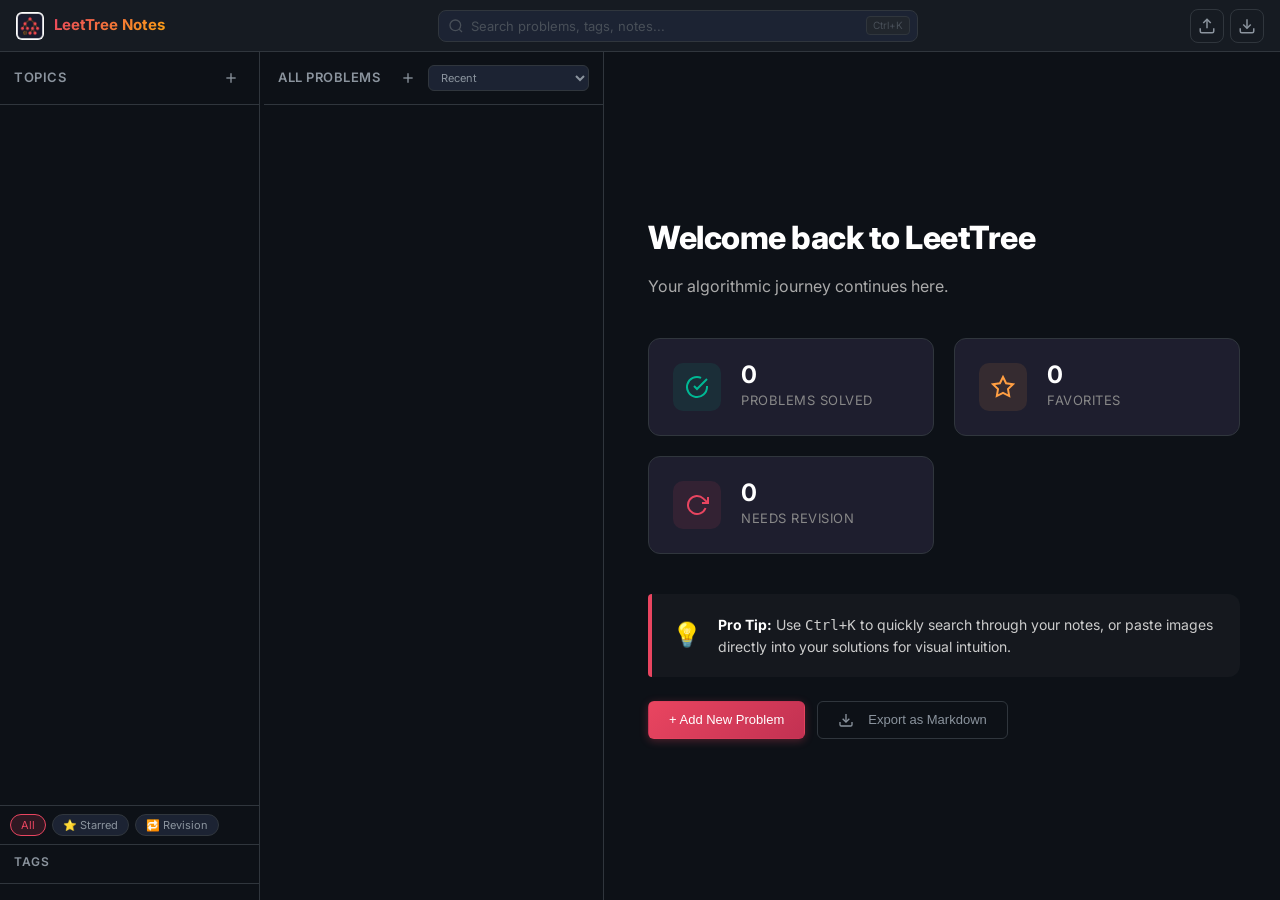
==== dashboard/index.html @ 5abbf1d5 "Initial commit: LeetTree Notes Dashboard" ====
<!DOCTYPE html>
<html lang="en">
<head>
  <meta charset="UTF-8">
  <meta name="viewport" content="width=device-width, initial-scale=1.0">
  <title>LeetTree Notes — Dashboard</title>
  <link rel="preconnect" href="https://fonts.googleapis.com">
  <link rel="preconnect" href="https://fonts.gstatic.com" crossorigin>
  <link href="https://fonts.googleapis.com/css2?family=Inter:wght@300;400;500;600;700;800&family=JetBrains+Mono:wght@400;500;600&display=swap" rel="stylesheet">
  <link rel="stylesheet" href="style.css">
</head>
<body>
  <!-- Top Bar -->
  <header class="topbar" id="topbar">
    <div class="topbar-left">
      <img src="../icons/icon32.png" alt="LeetTree" class="topbar-logo" width="28" height="28">
      <h1 class="topbar-title">LeetTree Notes</h1>
    </div>
    <div class="topbar-center">
      <div class="search-wrapper" id="search-wrapper">
        <svg class="search-icon" viewBox="0 0 24 24" width="16" height="16" fill="none" stroke="currentColor" stroke-width="2"><circle cx="11" cy="11" r="8"/><line x1="21" y1="21" x2="16.65" y2="16.65"/></svg>
        <input type="text" id="search-input" class="search-input" placeholder="Search problems, tags, notes...">
        <kbd class="search-kbd">Ctrl+K</kbd>
      </div>
    </div>
    <div class="topbar-right">
      <button class="topbar-btn" id="btn-export" title="Export Data">
        <svg viewBox="0 0 24 24" width="18" height="18" fill="none" stroke="currentColor" stroke-width="2"><path d="M21 15v4a2 2 0 0 1-2 2H5a2 2 0 0 1-2-2v-4"/><polyline points="17 8 12 3 7 8"/><line x1="12" y1="3" x2="12" y2="15"/></svg>
      </button>
      <button class="topbar-btn" id="btn-import" title="Import Data">
        <svg viewBox="0 0 24 24" width="18" height="18" fill="none" stroke="currentColor" stroke-width="2"><path d="M21 15v4a2 2 0 0 1-2 2H5a2 2 0 0 1-2-2v-4"/><polyline points="7 10 12 15 17 10"/><line x1="12" y1="15" x2="12" y2="3"/></svg>
      </button>
    </div>
  </header>

  <!-- Main Layout -->
  <main class="main-layout" id="main-layout">
    <!-- LEFT: Topic Tree -->
    <aside class="panel panel-tree" id="panel-tree">
      <div class="panel-header">
        <h2 class="panel-title">Topics</h2>
        <button class="panel-action-btn" id="btn-add-folder" title="New Folder">
          <svg viewBox="0 0 24 24" width="16" height="16" fill="none" stroke="currentColor" stroke-width="2"><line x1="12" y1="5" x2="12" y2="19"/><line x1="5" y1="12" x2="19" y2="12"/></svg>
        </button>
      </div>
      <div class="tree-container" id="tree-container">
        <!-- Topic tree renders here -->
      </div>
      <div class="panel-footer">
        <button class="filter-chip active" data-filter="all">All</button>
        <button class="filter-chip" data-filter="starred">⭐ Starred</button>
        <button class="filter-chip" data-filter="revision">🔁 Revision</button>
      </div>
      <div class="panel-header" style="border-top: 1px solid var(--border); padding-top: 8px;">
        <h2 class="panel-title" style="font-size:12px;text-transform:uppercase;letter-spacing:0.5px;">Tags</h2>
      </div>
      <div class="tag-cloud" id="tag-cloud">
        <!-- Tags render here -->
      </div>
    </aside>

    <!-- Resize Handle -->
    <div class="resize-handle" data-resize="tree"></div>

    <!-- MIDDLE: Problem List -->
    <section class="panel panel-problems" id="panel-problems">
      <div class="panel-header">
        <h2 class="panel-title" id="problems-title">All Problems</h2>
        <div class="panel-header-actions">
          <button class="panel-action-btn" id="btn-add-problem" title="Add Problem">
            <svg viewBox="0 0 24 24" width="16" height="16" fill="none" stroke="currentColor" stroke-width="2"><line x1="12" y1="5" x2="12" y2="19"/><line x1="5" y1="12" x2="19" y2="12"/></svg>
          </button>
          <select class="sort-select" id="sort-select" title="Sort Problems">
            <option value="recent">Recent</option>
            <option value="practice">Suggested Practice 🧠</option>
            <option value="number">Number</option>
            <option value="name">Name</option>
            <option value="difficulty-desc">Difficulty (High to Low)</option>
            <option value="difficulty-asc">Difficulty (Low to High)</option>
          </select>
        </div>
      </div>
      <div class="problem-list" id="problem-list">
        <!-- Problem cards render here -->
      </div>
    </section>

    <!-- Resize Handle -->
    <div class="resize-handle" data-resize="problems"></div>

    <!-- RIGHT: Solution View -->
    <section class="panel panel-solution" id="panel-solution">
      <div class="sv-main-tabs" id="sv-main-tabs" style="display: none;">
        <!-- Problem Tabs will go here -->
      </div>
      <div class="solution-empty" id="solution-empty">
        <div class="welcome-dashboard">
          <div class="welcome-header">
            <h2 class="welcome-title">Welcome back to LeetTree</h2>
            <p class="welcome-subtitle">Your algorithmic journey continues here.</p>
          </div>
          
          <div class="stats-grid">
            <div class="stat-card">
              <div class="stat-icon stat-icon--solved">
                <svg viewBox="0 0 24 24" width="24" height="24" fill="none" stroke="currentColor" stroke-width="2"><path d="M22 11.08V12a10 10 0 1 1-5.93-9.14"/><polyline points="22 4 12 14.01 9 11.01"/></svg>
              </div>
              <div class="stat-info">
                <span class="stat-value" id="stats-total">0</span>
                <span class="stat-label">Problems Solved</span>
              </div>
            </div>
            <div class="stat-card">
              <div class="stat-icon stat-icon--starred">
                <svg viewBox="0 0 24 24" width="24" height="24" fill="none" stroke="currentColor" stroke-width="2"><polygon points="12 2 15.09 8.26 22 9.27 17 14.14 18.18 21.02 12 17.77 5.82 21.02 7 14.14 2 9.27 8.91 8.26 12 2"/></svg>
              </div>
              <div class="stat-info">
                <span class="stat-value" id="stats-starred">0</span>
                <span class="stat-label">Favorites</span>
              </div>
            </div>
            <div class="stat-card">
              <div class="stat-icon stat-icon--revision">
                <svg viewBox="0 0 24 24" width="24" height="24" fill="none" stroke="currentColor" stroke-width="2"><path d="M23 4v6h-6"/><path d="M20.49 15a9 9 0 1 1-2.12-9.36L23 10"/></svg>
              </div>
              <div class="stat-info">
                <span class="stat-value" id="stats-revision">0</span>
                <span class="stat-label">Needs Revision</span>
              </div>
            </div>
          </div>

          <div class="dashboard-footer">
            <div class="tip-card">
              <div class="tip-icon">💡</div>
              <div class="tip-text">
                <strong>Pro Tip:</strong> Use <kbd>Ctrl+K</kbd> to quickly search through your notes, or paste images directly into your solutions for visual intuition.
              </div>
            </div>
            <div style="display:flex;gap:12px;margin-top:24px;">
              <button class="btn btn--primary" id="btn-home-add-problem" style="padding: 10px 20px;">+ Add New Problem</button>
              <button class="btn btn--ghost" id="btn-export-markdown" style="padding: 10px 20px;">
                <svg viewBox="0 0 24 24" width="16" height="16" fill="none" stroke="currentColor" stroke-width="2" style="margin-right:8px;"><path d="M21 15v4a2 2 0 0 1-2 2H5a2 2 0 0 1-2-2v-4"/><polyline points="7 10 12 15 17 10"/><line x1="12" y1="15" x2="12" y2="3"/></svg>
                Export as Markdown
              </button>
            </div>
          </div>
        </div>
      </div>
      
      <!-- Topic Notes View (shown when a folder is selected) -->
      <div class="topic-notes-panel" id="topic-notes-view" style="display:none;">
        <div class="topic-notes-header">
          <h2 class="topic-notes-title" id="tn-title">
            <svg viewBox="0 0 24 24" width="24" height="24" fill="none" stroke="currentColor" stroke-width="2" stroke-linecap="round" stroke-linejoin="round"><path d="M22 19a2 2 0 0 1-2 2H4a2 2 0 0 1-2-2V5a2 2 0 0 1 2-2h5l2 3h9a2 2 0 0 1 2 2z"/></svg>
            Topic Notes
          </h2>
          <button class="btn btn--primary" id="tn-edit-btn">Edit Notes</button>
        </div>
        <div class="topic-notes-content" id="tn-content-view" style="padding:20px;"></div>
        
        <!-- Editor for topic notes -->
        <div id="tn-editor-container" style="display:none;">
          <div id="tn-rich-editor"></div>
          <div style="display:flex; justify-content:flex-end; gap:8px; margin-top:16px;">
            <button class="btn btn--ghost" id="tn-cancel-btn">Cancel</button>
            <button class="btn btn--primary" id="tn-save-btn">Save Notes</button>
          </div>
        </div>
      </div>

      <div class="solution-view" id="solution-view" style="display:none;">
        <!-- Solution content renders here -->
      </div>
    </section>
  </main>

  <!-- Editor Modal (hidden by default) -->
  <div class="modal-overlay" id="editor-modal" style="display:none;">
    <div class="modal-container">
      <div class="modal-header">
        <h2 class="modal-title" id="modal-title">Add Solution</h2>
        <button class="modal-close" id="modal-close">×</button>
      </div>
      <div class="modal-body" id="modal-body">
        <!-- Editor form renders here -->
      </div>
    </div>
  </div>

  <!-- Add Problem Modal -->
  <div class="modal-overlay" id="add-problem-modal" style="display:none;">
    <div class="modal-container modal-container--sm">
      <div class="modal-header">
        <h2 class="modal-title">Add Problem</h2>
        <button class="modal-close" id="add-problem-close">×</button>
      </div>
      <div class="modal-body">
        <form id="add-problem-form">
          <div class="form-group">
            <label class="form-label">Problem Title</label>
            <input type="text" class="form-input" id="ap-title" placeholder="Two Sum" required>
          </div>
          <div class="form-row">
            <div class="form-group">
              <label class="form-label">Number</label>
              <input type="text" class="form-input" id="ap-number" placeholder="1">
            </div>
            <div class="form-group">
              <label class="form-label">Difficulty</label>
              <select class="form-input" id="ap-difficulty">
                <option value="Easy">Easy</option>
                <option value="Medium" selected>Medium</option>
                <option value="Hard">Hard</option>
              </select>
            </div>
          </div>
          <div class="form-group">
            <label class="form-label">LeetCode URL</label>
            <input type="url" class="form-input" id="ap-url" placeholder="https://leetcode.com/problems/two-sum/">
          </div>
          <div class="form-group">
            <label class="form-label">Folder</label>
            <select class="form-input" id="ap-folder"></select>
          </div>
          <div class="form-actions">
            <button type="button" class="btn btn--ghost" id="ap-cancel">Cancel</button>
            <button type="submit" class="btn btn--primary">Add Problem</button>
          </div>
        </form>
      </div>
    </div>
  </div>

  <!-- Hidden file input for import -->
  <input type="file" id="import-file" accept=".json" style="display:none">

  <!-- Whiteboard Modal -->
  <div class="wb-modal" id="wb-modal" style="display:none;">
    <div class="wb-modal-inner" id="wb-container"></div>
  </div>

  <script type="module" src="modules/app.js"></script>
</body>
</html>
---- dashboard/style.css ----
/* LeetTree Notes — Dashboard Styles */
/* Part 1: Base, Layout, Topbar, Panels */

:root {
  --bg-primary: #0d1117; --bg-secondary: #161b22; --bg-tertiary: #1c2333;
  --bg-elevated: #21262d; --bg-hover: #292e36;
  --border: #30363d; --border-active: #e94560;
  --text-primary: #e6edf3; --text-secondary: #8b949e; --text-muted: #484f58;
  --accent: #e94560; --accent-hover: #f05a73; --accent-glow: rgba(233,69,96,0.15);
  --amber: #fca311; --green: #00b894; --yellow: #fdcb6e; --blue: #74b9ff;
  --easy: #00b894; --medium: #fdcb6e; --hard: #e94560;
  --font-sans: 'Inter', -apple-system, BlinkMacSystemFont, sans-serif;
  --font-mono: 'JetBrains Mono', 'Fira Code', 'Consolas', monospace;
  --radius: 8px; --radius-lg: 12px;
  --topbar-h: 52px;
  --shadow: 0 4px 24px rgba(0,0,0,0.3);
  --transition: 0.2s ease;
}

*, *::before, *::after { margin: 0; padding: 0; box-sizing: border-box; }
html, body { height: 100%; overflow: hidden; }
body { font-family: var(--font-sans); background: var(--bg-primary); color: var(--text-primary); font-size: 13px; line-height: 1.5; }
::selection { background: var(--accent); color: #fff; }
::-webkit-scrollbar { width: 6px; height: 6px; }
::-webkit-scrollbar-track { background: transparent; }
::-webkit-scrollbar-thumb { background: var(--bg-elevated); border-radius: 3px; }
::-webkit-scrollbar-thumb:hover { background: var(--border); }

/* Topbar */
.topbar { display: flex; align-items: center; height: var(--topbar-h); padding: 0 16px; background: var(--bg-secondary); border-bottom: 1px solid var(--border); gap: 16px; z-index: 100; position: relative; }
.topbar-left { display: flex; align-items: center; gap: 10px; flex-shrink: 0; }
.topbar-logo { border-radius: 6px; }
.topbar-title { font-size: 15px; font-weight: 700; background: linear-gradient(135deg, var(--accent), var(--amber)); -webkit-background-clip: text; -webkit-text-fill-color: transparent; background-clip: text; }
.topbar-center { flex: 1; max-width: 480px; margin: 0 auto; }
.search-wrapper { position: relative; display: flex; align-items: center; }
.search-icon { position: absolute; left: 10px; color: var(--text-muted); pointer-events: none; }
.search-input { width: 100%; padding: 7px 60px 7px 32px; background: var(--bg-tertiary); border: 1px solid var(--border); border-radius: var(--radius); color: var(--text-primary); font-size: 13px; font-family: var(--font-sans); outline: none; transition: border var(--transition); }
.search-input:focus { border-color: var(--accent); box-shadow: 0 0 0 2px var(--accent-glow); }
.search-input::placeholder { color: var(--text-muted); }
.search-kbd { position: absolute; right: 8px; padding: 1px 6px; background: var(--bg-elevated); border: 1px solid var(--border); border-radius: 4px; font-size: 10px; color: var(--text-muted); font-family: var(--font-sans); pointer-events: none; }
.topbar-right { display: flex; align-items: center; gap: 6px; flex-shrink: 0; }
.topbar-btn { display: flex; align-items: center; justify-content: center; width: 34px; height: 34px; background: transparent; border: 1px solid var(--border); border-radius: var(--radius); color: var(--text-secondary); cursor: pointer; transition: all var(--transition); }
.topbar-btn:hover { background: var(--accent-glow); border-color: var(--accent); color: var(--accent); }

/* Main Layout */
.main-layout { display: flex; height: calc(100vh - var(--topbar-h)); overflow: hidden; }
.panel { display: flex; flex-direction: column; overflow: hidden; background: var(--bg-primary); }
.panel-tree { width: 260px; min-width: 200px; max-width: 400px; border-right: 1px solid var(--border); transition: width 0.1s ease; }
.panel-problems { width: 340px; min-width: 260px; max-width: 500px; border-right: 1px solid var(--border); transition: width 0.1s ease; }
.panel-solution { flex: 1; min-width: 300px; }
.panel.collapsed { width: 0 !important; min-width: 0 !important; border-right: none; }
.panel.collapsed > * { display: none; }

.panel-header { display: flex; align-items: center; justify-content: space-between; padding: 12px 14px; border-bottom: 1px solid var(--border); flex-shrink: 0; }
.panel-title { font-size: 13px; font-weight: 600; color: var(--text-secondary); text-transform: uppercase; letter-spacing: 0.5px; }
.panel-header-actions { display: flex; align-items: center; gap: 6px; }
.panel-action-btn { display: flex; align-items: center; justify-content: center; width: 28px; height: 28px; background: transparent; border: 1px solid transparent; border-radius: 6px; color: var(--text-secondary); cursor: pointer; transition: all var(--transition); }
.panel-action-btn:hover { background: var(--accent-glow); color: var(--accent); border-color: var(--accent); }

/* Resize Handle */
.resize-handle { width: 4px; cursor: col-resize; background: transparent; transition: background var(--transition); flex-shrink: 0; }
.resize-handle:hover, .resize-handle.active { background: var(--accent); }

/* Panel Footer / Filter */
.panel-footer { padding: 8px 10px; border-top: 1px solid var(--border); display: flex; gap: 6px; flex-shrink: 0; flex-wrap: wrap; }
.filter-chip { padding: 3px 10px; background: var(--bg-tertiary); border: 1px solid var(--border); border-radius: 20px; color: var(--text-secondary); font-size: 11px; cursor: pointer; transition: all var(--transition); font-family: var(--font-sans); }
.filter-chip:hover { border-color: var(--accent); color: var(--text-primary); }
.filter-chip.active { background: var(--accent-glow); border-color: var(--accent); color: var(--accent); }

.sort-select { padding: 4px 8px; background: var(--bg-tertiary); border: 1px solid var(--border); border-radius: 6px; color: var(--text-secondary); font-size: 11px; font-family: var(--font-sans); cursor: pointer; outline: none; }
.sort-select:focus { border-color: var(--accent); }

/* Part 2: Tree, Problem List, Solution View */

/* Tree Container */
.tree-container { flex: 1; overflow-y: auto; padding: 10px 0; }
.tree-item { display: flex; flex-direction: column; }
.tree-row { display: flex; align-items: center; padding: 6px 10px; cursor: pointer; transition: background var(--transition); user-select: none; position: relative; }
.tree-row:hover { background: var(--bg-hover); }
.tree-row.selected { background: rgba(233, 69, 96, 0.1); }
.tree-row.selected::before { content: ''; position: absolute; left: 0; top: 0; bottom: 0; width: 3px; background: var(--accent); }
.tree-indent { width: 16px; flex-shrink: 0; }
.tree-toggle { width: 20px; height: 20px; display: flex; align-items: center; justify-content: center; color: var(--text-muted); cursor: pointer; transition: color var(--transition); flex-shrink: 0; }
.tree-toggle:hover { color: var(--text-primary); }
.tree-toggle svg { transition: transform 0.2s ease; }
.tree-toggle.expanded svg { transform: rotate(90deg); }
.tree-icon { display: flex; align-items: center; justify-content: center; width: 20px; height: 20px; color: var(--amber); margin-right: 6px; flex-shrink: 0; }
.tree-label { flex: 1; font-size: 13px; color: var(--text-primary); white-space: nowrap; overflow: hidden; text-overflow: ellipsis; }
.tree-actions { display: none; align-items: center; gap: 4px; padding-left: 4px; }
.tree-row:hover .tree-actions { display: flex; }
.tree-btn { display: flex; align-items: center; justify-content: center; width: 20px; height: 20px; color: var(--text-secondary); background: transparent; border: none; border-radius: 4px; cursor: pointer; }
.tree-btn:hover { background: var(--bg-elevated); color: var(--text-primary); }
.tree-children { display: none; flex-direction: column; }
.tree-children.expanded { display: flex; }
.drag-over { background: rgba(116, 185, 255, 0.15) !important; outline: 1px dashed var(--blue) !important; }

/* Problem List */
.problem-list { flex: 1; overflow-y: auto; padding: 10px; display: flex; flex-direction: column; gap: 8px; }
.problem-card { padding: 12px; background: var(--bg-elevated); border: 1px solid var(--border); border-radius: var(--radius); cursor: pointer; transition: all var(--transition); position: relative; }
.problem-card:hover { border-color: rgba(233, 69, 96, 0.4); transform: translateY(-1px); box-shadow: var(--shadow); }
.problem-card.selected { border-color: var(--accent); background: rgba(233, 69, 96, 0.05); }
.pc-header { display: flex; justify-content: space-between; align-items: flex-start; margin-bottom: 8px; }
.pc-title { font-size: 14px; font-weight: 600; color: var(--text-primary); line-height: 1.3; }
.pc-number { color: var(--text-muted); font-size: 12px; margin-right: 6px; }
.pc-actions { display: flex; gap: 4px; }
.pc-btn { display: flex; align-items: center; justify-content: center; width: 24px; height: 24px; color: var(--text-muted); background: transparent; border: none; border-radius: 4px; cursor: pointer; transition: all 0.2s; }
.pc-btn:hover { background: var(--bg-hover); color: var(--text-primary); }
.pc-btn.active.star { color: var(--amber); }
.pc-btn.active.revision { color: var(--blue); }
.pc-meta { display: flex; align-items: center; gap: 8px; font-size: 11px; }
.difficulty { padding: 2px 6px; border-radius: 4px; font-weight: 500; }
.diff-Easy { color: var(--easy); background: rgba(0, 184, 148, 0.1); }
.diff-Medium { color: var(--medium); background: rgba(253, 203, 110, 0.1); }
.diff-Hard { color: var(--hard); background: rgba(233, 69, 96, 0.1); }
.solution-count { color: var(--text-secondary); display: flex; align-items: center; gap: 4px; }

/* Solution View Empty */
.solution-empty { display: flex; flex-direction: column; align-items: center; justify-content: center; height: 100%; color: var(--text-muted); text-align: center; }
.empty-icon { color: var(--border); margin-bottom: 16px; }
.solution-empty h3 { color: var(--text-secondary); margin-bottom: 8px; font-weight: 500; }

/* Solution View Content */
.solution-view { display: flex; flex-direction: column; height: 100%; overflow: hidden; }
.sv-header { padding: 20px 24px 16px; border-bottom: 1px solid var(--border); flex-shrink: 0; }
.sv-title-row { display: flex; justify-content: space-between; align-items: flex-start; margin-bottom: 12px; }
.sv-title { font-size: 20px; font-weight: 700; }
.sv-actions { display: flex; gap: 8px; }
.btn { display: inline-flex; align-items: center; gap: 6px; padding: 6px 12px; font-size: 13px; font-weight: 500; border-radius: 6px; cursor: pointer; transition: all var(--transition); border: 1px solid transparent; }
.btn--primary { background: linear-gradient(135deg, var(--accent) 0%, #c23152 100%); color: #fff; box-shadow: 0 2px 8px rgba(233,69,96,0.3); }
.btn--primary:hover { box-shadow: 0 4px 12px rgba(233,69,96,0.45); transform: translateY(-1px); }
.btn--ghost { background: transparent; color: var(--text-secondary); border-color: var(--border); }
.btn--ghost:hover { background: var(--bg-hover); color: var(--text-primary); border-color: var(--text-muted); }

.sv-tabs { display: flex; gap: 2px; background: var(--bg-secondary); padding: 0 24px; border-bottom: 1px solid var(--border); flex-shrink: 0; overflow-x: auto; }
.sv-tab { padding: 10px 16px; color: var(--text-secondary); background: transparent; border: none; border-bottom: 2px solid transparent; cursor: pointer; font-size: 13px; font-weight: 500; transition: all var(--transition); white-space: nowrap; }
.sv-tab:hover { color: var(--text-primary); background: var(--bg-hover); }
.sv-tab.active { color: var(--accent); border-bottom-color: var(--accent); }
.sv-tab-add { padding: 10px; color: var(--text-muted); background: transparent; border: none; cursor: pointer; }
.sv-tab-add:hover { color: var(--accent); }

.sv-content { flex: 1; overflow-y: auto; padding: 24px; }
.sv-section { margin-bottom: 24px; background: var(--bg-secondary); border: 1px solid var(--border); border-radius: var(--radius); overflow: hidden; }
.sv-section-header { display: flex; align-items: center; justify-content: space-between; padding: 12px 16px; background: rgba(33,38,45,0.5); border-bottom: 1px solid var(--border); }
.sv-section-title { font-size: 12px; font-weight: 600; color: var(--text-secondary); text-transform: uppercase; letter-spacing: 0.5px; }
.sv-section-actions { display: flex; gap: 8px; }
.sv-comp { display: flex; gap: 16px; padding: 16px; }
.sv-comp-item { display: flex; align-items: center; gap: 8px; font-family: var(--font-mono); font-size: 13px; }
.sv-comp-label { color: var(--text-muted); }
.sv-comp-val { color: var(--amber); background: rgba(252,163,17,0.1); padding: 2px 6px; border-radius: 4px; }

/* Rich text display */
.sv-approach { padding: 16px; font-size: 14px; line-height: 1.6; color: var(--text-primary); }
.sv-approach h2, .sv-approach h3 { margin-top: 1em; margin-bottom: 0.5em; color: var(--text-primary); }
.sv-approach p { margin-bottom: 1em; }
.sv-approach ul, .sv-approach ol { padding-left: 20px; margin-bottom: 1em; }
.sv-approach li { margin-bottom: 4px; }
.sv-approach pre.rich-code-block { background: var(--bg-primary); padding: 12px; border-radius: var(--radius); border: 1px solid var(--border); font-family: var(--font-mono); font-size: 13px; overflow-x: auto; margin: 1em 0; }
.rich-image-wrapper { margin: 1em 0; position: relative; display: inline-block; max-width: 100%; }
.rich-image { max-width: 100%; max-height: 400px; border-radius: var(--radius); border: 1px solid var(--border); cursor: zoom-in; }

/* Part 3: Code Editor & Rich Editor Modules */

/* Code Editor */
.code-editor-wrapper { display: flex; height: auto; min-height: 200px; max-height: 600px; background: #1a1a1a; border-top: 1px solid var(--border); position: relative; }
.code-line-numbers { padding: 12px 8px; background: #1a1a1a; border-right: 1px solid var(--border); color: #5c6370; font-family: var(--font-mono); font-size: 13px; line-height: 22px; text-align: right; user-select: none; overflow: hidden; }
.line-num { display: block; }
.code-editor-area { flex: 1; position: relative; overflow: auto; background: #1a1a1a; }
.code-highlight-layer, .code-textarea {
  position: absolute; top: 0; left: 0; width: 100%; height: 100%;
  margin: 0; padding: 12px;
  font-family: var(--font-mono); font-size: 13px; line-height: 22px;
  border: none; outline: none; box-sizing: border-box;
  white-space: pre; word-wrap: normal; overflow-wrap: normal;
}
.code-highlight-layer { color: #eff1f6; overflow: hidden; pointer-events: none; }
.code-viewer .code-highlight-layer { position: relative; pointer-events: auto; user-select: text; overflow: visible; }
.code-highlight-layer, .code-highlight-layer code, .code-line-numbers { margin: 0; padding: 12px 0; background: transparent; border: none; font-family: Menlo, Monaco, Consolas, "Courier New", monospace; font-size: 13px; line-height: 1.5; }
.code-highlight-layer { padding-left: 12px; padding-right: 12px; }
.code-line-numbers { padding: 12px 8px; background: #1a1a1a; border-right: 1px solid var(--border); color: #5c6370; text-align: right; user-select: none; overflow: hidden; min-width: 40px; }
.code-textarea { color: transparent; background: transparent; resize: none; overflow: auto; caret-color: #eff1f6; padding: 12px; font-family: Menlo, Monaco, Consolas, "Courier New", monospace; font-size: 13px; line-height: 1.5; }
/* LeetCode Dark Syntax Highlighting */
.hl-keyword { color: #5ab7fa; } /* blue */
.hl-type { color: #5ab7fa; }    /* blue */
.hl-function { color: #ffa116; } /* orange */
.hl-string { color: #98c379; }   /* green */
.hl-number { color: #d19a66; }   /* orange/brown */
.hl-comment { color: #5c6370; font-style: italic; }
.hl-operator { color: #eff1f6; }
.hl-bracket { color: #eff1f6; }

/* Rich Editor */
.rich-editor-wrapper { display: flex; flex-direction: column; background: var(--bg-primary); border: 1px solid var(--border); border-radius: var(--radius); overflow: hidden; }
.rich-toolbar { display: flex; align-items: center; padding: 6px 8px; background: var(--bg-secondary); border-bottom: 1px solid var(--border); flex-wrap: wrap; gap: 4px; }
.rich-toolbar-group { display: flex; gap: 2px; }
.rich-toolbar-sep { width: 1px; height: 16px; background: var(--border); margin: 0 4px; }
.rich-tb-btn { display: flex; align-items: center; justify-content: center; width: 28px; height: 28px; background: transparent; border: 1px solid transparent; border-radius: 4px; color: var(--text-secondary); cursor: pointer; transition: all 0.2s; font-family: var(--font-sans); }
.rich-tb-btn:hover { background: var(--bg-hover); color: var(--text-primary); }
.rich-tb-btn--sm { font-size: 11px; }
.rich-editor-content { min-height: 150px; max-height: 400px; padding: 12px 16px; overflow-y: auto; color: var(--text-primary); font-size: 14px; line-height: 1.6; outline: none; }
.rich-editor-content:empty::before { content: attr(data-placeholder); color: var(--text-muted); pointer-events: none; }
.rich-image-remove { position: absolute; top: -8px; right: -8px; width: 24px; height: 24px; background: var(--accent); color: #fff; border: none; border-radius: 50%; cursor: pointer; display: none; align-items: center; justify-content: center; font-size: 16px; line-height: 1; box-shadow: 0 2px 8px rgba(0,0,0,0.5); z-index: 10; }
.rich-image-wrapper:hover .rich-image-remove { display: flex; }

/* Image Modal */
.image-modal-overlay { position: fixed; top: 0; left: 0; width: 100%; height: 100%; background: rgba(0,0,0,0.8); z-index: 9999; display: flex; align-items: center; justify-content: center; opacity: 0; transition: opacity 0.3s; backdrop-filter: blur(5px); }
.image-modal-overlay.active { opacity: 1; }
.image-modal-content { position: relative; max-width: 90%; max-height: 90%; }
.image-modal-content img { max-width: 100%; max-height: 90vh; border-radius: 4px; box-shadow: 0 10px 40px rgba(0,0,0,0.5); }
.image-modal-close { position: absolute; top: -40px; right: 0; background: transparent; border: none; color: #fff; font-size: 32px; cursor: pointer; }

/* Main Problem Tabs (VSCode style) */
.sv-main-tabs { display: flex; background: var(--bg-primary); border-bottom: 1px solid var(--border); flex-shrink: 0; overflow-x: auto; }
.sv-main-tab { display: inline-flex; align-items: center; gap: 8px; padding: 10px 14px; background: var(--bg-primary); color: var(--text-secondary); border-right: 1px solid var(--border); border-top: 2px solid transparent; cursor: pointer; font-size: 13px; font-weight: 500; min-width: 120px; max-width: 200px; white-space: nowrap; transition: all 0.2s; user-select: none; }
.sv-main-tab:hover { background: var(--bg-secondary); color: var(--text-primary); }
.sv-main-tab.active { background: var(--bg-secondary); color: var(--text-primary); border-top-color: var(--accent); }
.sv-main-tab-title { flex: 1; overflow: hidden; text-overflow: ellipsis; pointer-events: none; }
.sv-main-tab-close { display: flex; align-items: center; justify-content: center; width: 20px; height: 20px; border-radius: 4px; border: none; background: transparent; color: var(--text-muted); cursor: pointer; transition: all 0.2s; flex-shrink: 0; opacity: 0; }
.sv-main-tab:hover .sv-main-tab-close { opacity: 1; }
.sv-main-tab-close:hover { background: rgba(233, 69, 96, 0.2); color: var(--accent); }

/* Part 4: Modals and Forms */

/* Modals */
.modal-overlay { position: fixed; top: 0; left: 0; width: 100%; height: 100%; background: rgba(0,0,0,0.6); z-index: 1000; display: flex; align-items: center; justify-content: center; backdrop-filter: blur(3px); }
.modal-container { background: var(--bg-secondary); border: 1px solid var(--border); border-radius: var(--radius-lg); width: 90%; max-width: 800px; max-height: 90vh; display: flex; flex-direction: column; box-shadow: 0 12px 48px rgba(0,0,0,0.5); animation: modalIn 0.3s cubic-bezier(0.16, 1, 0.3, 1); }
.modal-container--sm { max-width: 480px; }
@keyframes modalIn { from { opacity: 0; transform: translateY(20px) scale(0.98); } to { opacity: 1; transform: translateY(0) scale(1); } }
.modal-header { display: flex; align-items: center; justify-content: space-between; padding: 16px 20px; border-bottom: 1px solid var(--border); }
.modal-title { font-size: 16px; font-weight: 600; }
.modal-close { background: transparent; border: none; color: var(--text-muted); font-size: 24px; cursor: pointer; line-height: 1; transition: color 0.2s; }
.modal-close:hover { color: var(--accent); }
.modal-body { padding: 20px; overflow-y: auto; flex: 1; }

/* Forms */
.form-group { margin-bottom: 16px; }
.form-row { display: flex; gap: 16px; }
.form-row .form-group { flex: 1; }
.form-label { display: block; margin-bottom: 6px; font-size: 13px; font-weight: 500; color: var(--text-secondary); }
.form-input { width: 100%; padding: 8px 12px; background: var(--bg-tertiary); border: 1px solid var(--border); border-radius: 6px; color: var(--text-primary); font-family: var(--font-sans); font-size: 14px; outline: none; transition: border 0.2s; }
.form-input:focus { border-color: var(--accent); }
.form-actions { display: flex; justify-content: flex-end; gap: 12px; margin-top: 24px; padding-top: 16px; border-top: 1px solid var(--border); }
select.form-input { appearance: none; background-image: url("data:image/svg+xml;charset=UTF-8,%3csvg xmlns='http://www.w3.org/2000/svg' viewBox='0 0 24 24' fill='none' stroke='%238b949e' stroke-width='2' stroke-linecap='round' stroke-linejoin='round'%3e%3cpolyline points='6 9 12 15 18 9'%3e%3c/polyline%3e%3c/svg%3e"); background-repeat: no-repeat; background-position: right 8px center; background-size: 16px; padding-right: 32px; }

/* Welcome Dashboard */
.solution-empty { display: flex; align-items: center; justify-content: center; height: 100%; padding: 40px; text-align: left; }
.welcome-dashboard { max-width: 800px; width: 100%; animation: fadeInWelcome 0.5s ease-out; }
.welcome-header { margin-bottom: 40px; }
.welcome-title { font-size: 32px; font-weight: 800; color: #fff; margin-bottom: 12px; letter-spacing: -0.5px; }
.welcome-subtitle { font-size: 16px; color: #aaa; }
.stats-grid { display: grid; grid-template-columns: repeat(auto-fit, minmax(200px, 1fr)); gap: 20px; margin-bottom: 40px; }
.stat-card { background: #1e1e2e; border: 1px solid var(--border); border-radius: 12px; padding: 24px; display: flex; align-items: center; gap: 20px; transition: transform 0.2s, box-shadow 0.2s; }
.stat-card:hover { transform: translateY(-4px); box-shadow: 0 8px 24px rgba(0,0,0,0.2); border-color: var(--accent); }
.stat-icon { width: 48px; height: 48px; border-radius: 10px; display: flex; align-items: center; justify-content: center; flex-shrink: 0; }
.stat-icon--solved { background: rgba(0, 184, 148, 0.1); color: #00b894; }
.stat-icon--starred { background: rgba(255, 159, 67, 0.1); color: #ff9f43; }
.stat-icon--revision { background: rgba(233, 69, 96, 0.1); color: #e94560; }
.stat-info { display: flex; flex-direction: column; }
.stat-value { font-size: 24px; font-weight: 700; color: #fff; line-height: 1; margin-bottom: 4px; }
.stat-label { font-size: 13px; color: #888; text-transform: uppercase; letter-spacing: 0.5px; }
.tip-card { background: rgba(255, 255, 255, 0.03); border-left: 4px solid var(--accent); padding: 20px; border-radius: 4px 12px 12px 4px; display: flex; gap: 16px; align-items: center; }
.tip-icon { font-size: 24px; }
.tip-text { font-size: 14px; color: #ccc; line-height: 1.5; }
.tip-text strong { color: #fff; }

@keyframes fadeInWelcome { from { opacity: 0; transform: translateY(20px); } to { opacity: 1; transform: translateY(0); } }

/* Active Recall Mode */
.code-hidden .code-editor-area { filter: blur(8px); transition: filter 0.3s ease; pointer-events: none; user-select: none; }
.code-hidden .code-line-numbers { filter: blur(3px); }
.code-hidden { position: relative; }
.code-recall-overlay { position: absolute; top: 0; left: 0; right: 0; bottom: 0; display: flex; align-items: center; justify-content: center; background: rgba(10, 10, 15, 0.6); backdrop-filter: blur(2px); z-index: 5; border-radius: 8px; }
.code-recall-msg { display: flex; flex-direction: column; align-items: center; gap: 8px; color: #ccc; text-align: center; }
.code-recall-msg span { font-size: 16px; font-weight: 600; color: #fff; }
.code-recall-msg small { font-size: 12px; color: #888; }
.code-recall-msg .btn { margin-top: 8px; }
.sv-recall-btn { display: flex; align-items: center; gap: 4px; font-size: 12px !important; }
.sv-recall-btn.active { color: var(--accent) !important; border-color: var(--accent) !important; }

/* Tags */
.sv-tags { display: flex; flex-wrap: wrap; gap: 6px; margin-top: 8px; }
.sv-tag { display: inline-flex; align-items: center; padding: 2px 10px; background: rgba(233, 69, 96, 0.12); color: #e94560; border: 1px solid rgba(233, 69, 96, 0.25); border-radius: 12px; font-size: 11px; font-weight: 500; letter-spacing: 0.3px; cursor: default; transition: all 0.2s; }
.sv-tag:hover { background: rgba(233, 69, 96, 0.2); }
.pc-tags { display: flex; flex-wrap: wrap; gap: 4px; margin-top: 6px; }
.pc-tag { display: inline-block; padding: 1px 8px; background: rgba(139, 148, 158, 0.1); color: #8b949e; border-radius: 10px; font-size: 10px; font-weight: 500; }
.tag-cloud { display: flex; flex-wrap: wrap; gap: 6px; padding: 8px 12px; }
.tag-cloud-chip { padding: 3px 10px; background: var(--bg-tertiary); border: 1px solid var(--border); border-radius: 12px; font-size: 11px; color: var(--text-secondary); cursor: pointer; transition: all 0.2s; }
.tag-cloud-chip:hover, .tag-cloud-chip.active { background: rgba(233, 69, 96, 0.15); color: #e94560; border-color: rgba(233, 69, 96, 0.3); }

/* Whiteboard */
.wb-wrapper { display: flex; flex-direction: column; height: 100%; background: var(--bg-primary); border-radius: 8px; overflow: hidden; }
.wb-toolbar { display: flex; align-items: center; padding: 8px 12px; background: #1e1e2e; border-bottom: 1px solid var(--border); gap: 8px; flex-wrap: wrap; }
.wb-tool-group { display: flex; align-items: center; gap: 4px; }
.wb-separator { width: 1px; height: 24px; background: var(--border); margin: 0 4px; }
.wb-tool { width: 32px; height: 32px; display: flex; align-items: center; justify-content: center; background: transparent; border: 1px solid transparent; border-radius: 6px; color: #888; cursor: pointer; transition: all 0.15s; }
.wb-tool:hover { background: var(--bg-tertiary); color: #ccc; }
.wb-tool.active { background: var(--accent); color: #fff; border-color: var(--accent); }
.wb-colors { display: flex; gap: 3px; align-items: center; }
.wb-color { width: 18px; height: 18px; border-radius: 50%; border: 2px solid transparent; cursor: pointer; transition: transform 0.15s, border 0.15s; padding: 0; }
.wb-color:hover { transform: scale(1.2); }
.wb-color.active { border-color: #fff; transform: scale(1.2); }
.wb-size-label { display: flex; align-items: center; gap: 6px; font-size: 11px; color: #888; }
.wb-size-range { width: 60px; accent-color: var(--accent); }
.wb-size-val { min-width: 24px; }
.wb-action { background: transparent; border: none; color: #888; width: 32px; height: 32px; display: flex; align-items: center; justify-content: center; border-radius: 6px; cursor: pointer; transition: all 0.15s; }
.wb-action:hover { background: var(--bg-tertiary); color: #ccc; }
.wb-canvas-container { position: relative; flex: 1; display: flex; align-items: center; justify-content: center; background: #0d0d1a; overflow: auto; padding: 16px; }
.wb-canvas-container canvas { border-radius: 4px; box-shadow: 0 4px 20px rgba(0,0,0,0.4); max-width: 100%; cursor: crosshair; }

/* Whiteboard Modal */
.wb-modal { position: fixed; top: 0; left: 0; right: 0; bottom: 0; background: rgba(0,0,0,0.85); z-index: 1000; display: flex; align-items: center; justify-content: center; padding: 20px; }
.wb-modal-inner { width: 90vw; height: 80vh; max-width: 1200px; border-radius: 12px; overflow: hidden; display: flex; flex-direction: column; border: 1px solid var(--border); }

/* Topic Notes */
.topic-notes-panel { padding: 24px; height: 100%; overflow-y: auto; animation: fadeInWelcome 0.3s ease-out; }
.topic-notes-header { display: flex; align-items: center; justify-content: space-between; margin-bottom: 20px; }
.topic-notes-title { font-size: 20px; font-weight: 700; color: #fff; display: flex; align-items: center; gap: 10px; }
.topic-notes-title svg { color: var(--accent); }
.topic-notes-content { background: var(--bg-secondary); border: 1px solid var(--border); border-radius: 8px; min-height: 200px; }
.topic-notes-empty { text-align: center; padding: 40px; color: var(--text-muted); }
.topic-notes-empty svg { margin-bottom: 12px; opacity: 0.4; }
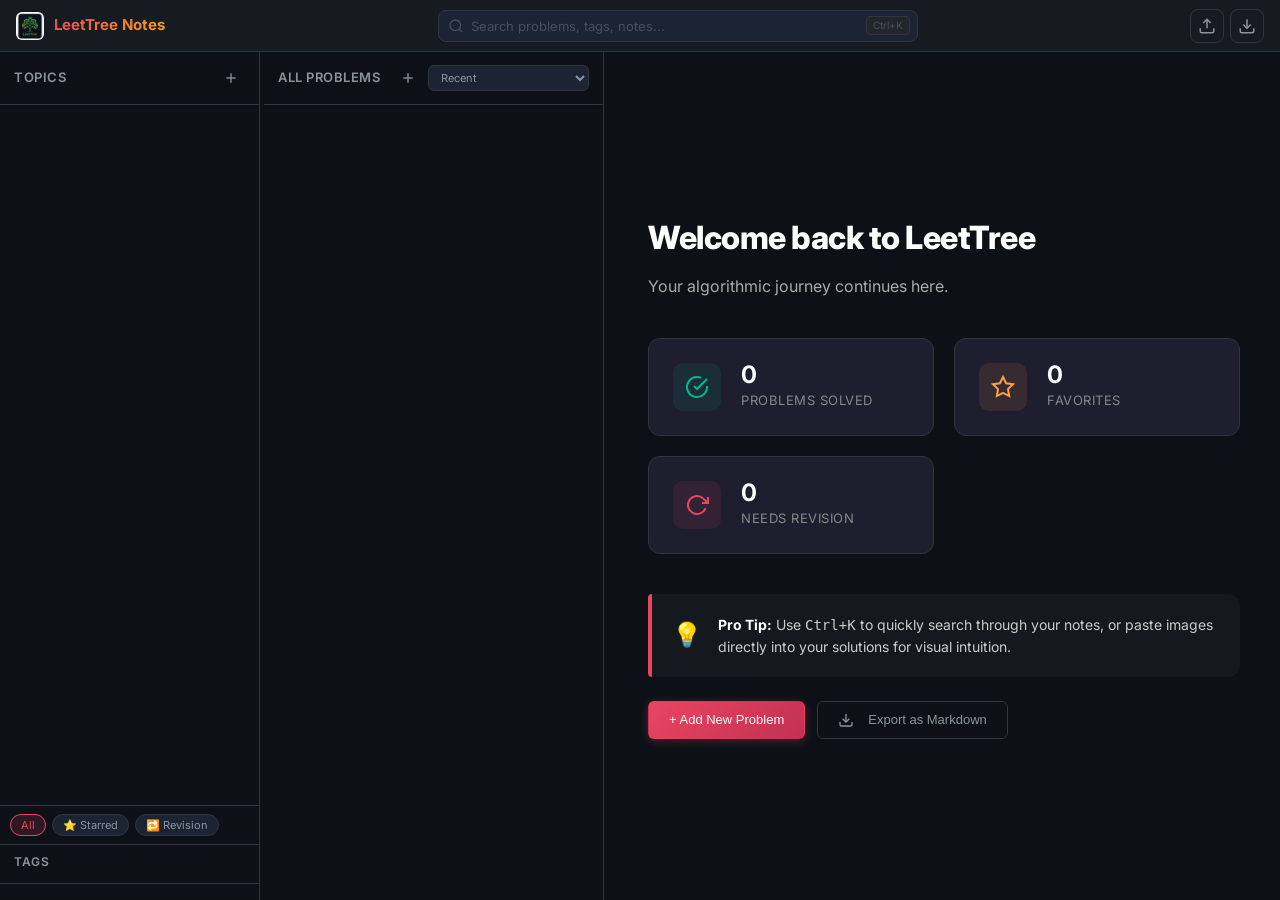
==== commit 34fb6aba: "style: add favicon to dashboard for better tab/sidebar presence" ====
--- a/dashboard/index.html
+++ b/dashboard/index.html
@@ -7,6 +7,7 @@
   <link rel="preconnect" href="https://fonts.googleapis.com">
   <link rel="preconnect" href="https://fonts.gstatic.com" crossorigin>
   <link href="https://fonts.googleapis.com/css2?family=Inter:wght@300;400;500;600;700;800&family=JetBrains+Mono:wght@400;500;600&display=swap" rel="stylesheet">
+  <link rel="icon" type="image/png" href="../icons/icon32.png">
   <link rel="stylesheet" href="style.css">
 </head>
 <body>
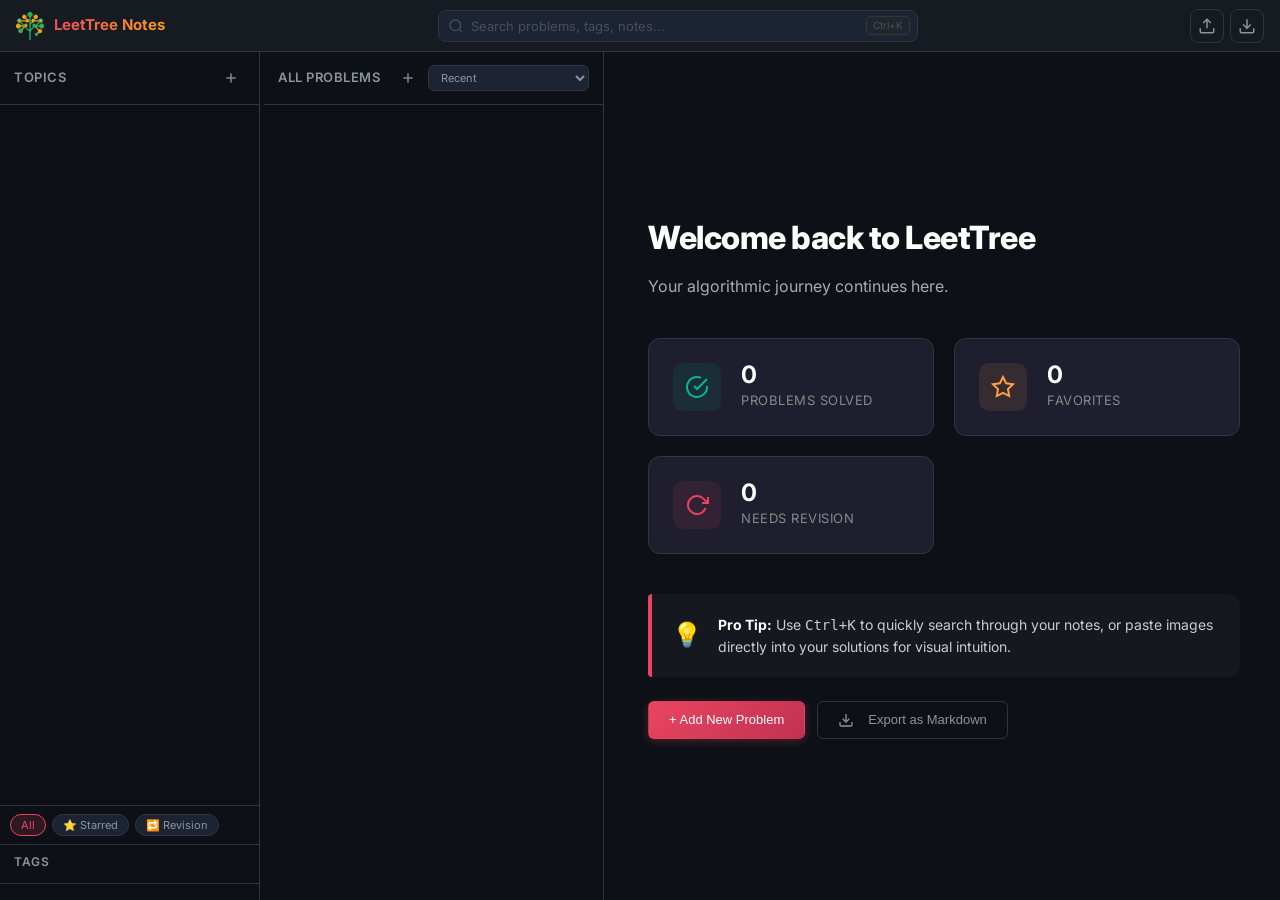
==== commit dcaa8dec: "style: force favicon and logo refresh with cache-busting v2" ====
--- a/dashboard/index.html
+++ b/dashboard/index.html
@@ -1,35 +1,51 @@
 <!DOCTYPE html>
 <html lang="en">
+
 <head>
   <meta charset="UTF-8">
   <meta name="viewport" content="width=device-width, initial-scale=1.0">
   <title>LeetTree Notes — Dashboard</title>
   <link rel="preconnect" href="https://fonts.googleapis.com">
   <link rel="preconnect" href="https://fonts.gstatic.com" crossorigin>
-  <link href="https://fonts.googleapis.com/css2?family=Inter:wght@300;400;500;600;700;800&family=JetBrains+Mono:wght@400;500;600&display=swap" rel="stylesheet">
-  <link rel="icon" type="image/png" href="../icons/icon32.png">
+  <link
+    href="https://fonts.googleapis.com/css2?family=Inter:wght@300;400;500;600;700;800&family=JetBrains+Mono:wght@400;500;600&display=swap"
+    rel="stylesheet">
+  <link rel="icon" type="image/png" href="../icons/icon16.png?v=2">
   <link rel="stylesheet" href="style.css">
 </head>
+
 <body>
   <!-- Top Bar -->
   <header class="topbar" id="topbar">
     <div class="topbar-left">
-      <img src="../icons/icon32.png" alt="LeetTree" class="topbar-logo" width="28" height="28">
+      <img src="../icons/icon32.png?v=2" alt="LeetTree" class="topbar-logo" width="28" height="28">
       <h1 class="topbar-title">LeetTree Notes</h1>
     </div>
     <div class="topbar-center">
       <div class="search-wrapper" id="search-wrapper">
-        <svg class="search-icon" viewBox="0 0 24 24" width="16" height="16" fill="none" stroke="currentColor" stroke-width="2"><circle cx="11" cy="11" r="8"/><line x1="21" y1="21" x2="16.65" y2="16.65"/></svg>
+        <svg class="search-icon" viewBox="0 0 24 24" width="16" height="16" fill="none" stroke="currentColor"
+          stroke-width="2">
+          <circle cx="11" cy="11" r="8" />
+          <line x1="21" y1="21" x2="16.65" y2="16.65" />
+        </svg>
         <input type="text" id="search-input" class="search-input" placeholder="Search problems, tags, notes...">
         <kbd class="search-kbd">Ctrl+K</kbd>
       </div>
     </div>
     <div class="topbar-right">
       <button class="topbar-btn" id="btn-export" title="Export Data">
-        <svg viewBox="0 0 24 24" width="18" height="18" fill="none" stroke="currentColor" stroke-width="2"><path d="M21 15v4a2 2 0 0 1-2 2H5a2 2 0 0 1-2-2v-4"/><polyline points="17 8 12 3 7 8"/><line x1="12" y1="3" x2="12" y2="15"/></svg>
+        <svg viewBox="0 0 24 24" width="18" height="18" fill="none" stroke="currentColor" stroke-width="2">
+          <path d="M21 15v4a2 2 0 0 1-2 2H5a2 2 0 0 1-2-2v-4" />
+          <polyline points="17 8 12 3 7 8" />
+          <line x1="12" y1="3" x2="12" y2="15" />
+        </svg>
       </button>
       <button class="topbar-btn" id="btn-import" title="Import Data">
-        <svg viewBox="0 0 24 24" width="18" height="18" fill="none" stroke="currentColor" stroke-width="2"><path d="M21 15v4a2 2 0 0 1-2 2H5a2 2 0 0 1-2-2v-4"/><polyline points="7 10 12 15 17 10"/><line x1="12" y1="15" x2="12" y2="3"/></svg>
+        <svg viewBox="0 0 24 24" width="18" height="18" fill="none" stroke="currentColor" stroke-width="2">
+          <path d="M21 15v4a2 2 0 0 1-2 2H5a2 2 0 0 1-2-2v-4" />
+          <polyline points="7 10 12 15 17 10" />
+          <line x1="12" y1="15" x2="12" y2="3" />
+        </svg>
       </button>
     </div>
   </header>
@@ -41,7 +57,10 @@
       <div class="panel-header">
         <h2 class="panel-title">Topics</h2>
         <button class="panel-action-btn" id="btn-add-folder" title="New Folder">
-          <svg viewBox="0 0 24 24" width="16" height="16" fill="none" stroke="currentColor" stroke-width="2"><line x1="12" y1="5" x2="12" y2="19"/><line x1="5" y1="12" x2="19" y2="12"/></svg>
+          <svg viewBox="0 0 24 24" width="16" height="16" fill="none" stroke="currentColor" stroke-width="2">
+            <line x1="12" y1="5" x2="12" y2="19" />
+            <line x1="5" y1="12" x2="19" y2="12" />
+          </svg>
         </button>
       </div>
       <div class="tree-container" id="tree-container">
@@ -69,7 +88,10 @@
         <h2 class="panel-title" id="problems-title">All Problems</h2>
         <div class="panel-header-actions">
           <button class="panel-action-btn" id="btn-add-problem" title="Add Problem">
-            <svg viewBox="0 0 24 24" width="16" height="16" fill="none" stroke="currentColor" stroke-width="2"><line x1="12" y1="5" x2="12" y2="19"/><line x1="5" y1="12" x2="19" y2="12"/></svg>
+            <svg viewBox="0 0 24 24" width="16" height="16" fill="none" stroke="currentColor" stroke-width="2">
+              <line x1="12" y1="5" x2="12" y2="19" />
+              <line x1="5" y1="12" x2="19" y2="12" />
+            </svg>
           </button>
           <select class="sort-select" id="sort-select" title="Sort Problems">
             <option value="recent">Recent</option>
@@ -100,11 +122,14 @@
             <h2 class="welcome-title">Welcome back to LeetTree</h2>
             <p class="welcome-subtitle">Your algorithmic journey continues here.</p>
           </div>
-          
+
           <div class="stats-grid">
             <div class="stat-card">
               <div class="stat-icon stat-icon--solved">
-                <svg viewBox="0 0 24 24" width="24" height="24" fill="none" stroke="currentColor" stroke-width="2"><path d="M22 11.08V12a10 10 0 1 1-5.93-9.14"/><polyline points="22 4 12 14.01 9 11.01"/></svg>
+                <svg viewBox="0 0 24 24" width="24" height="24" fill="none" stroke="currentColor" stroke-width="2">
+                  <path d="M22 11.08V12a10 10 0 1 1-5.93-9.14" />
+                  <polyline points="22 4 12 14.01 9 11.01" />
+                </svg>
               </div>
               <div class="stat-info">
                 <span class="stat-value" id="stats-total">0</span>
@@ -113,7 +138,10 @@
             </div>
             <div class="stat-card">
               <div class="stat-icon stat-icon--starred">
-                <svg viewBox="0 0 24 24" width="24" height="24" fill="none" stroke="currentColor" stroke-width="2"><polygon points="12 2 15.09 8.26 22 9.27 17 14.14 18.18 21.02 12 17.77 5.82 21.02 7 14.14 2 9.27 8.91 8.26 12 2"/></svg>
+                <svg viewBox="0 0 24 24" width="24" height="24" fill="none" stroke="currentColor" stroke-width="2">
+                  <polygon
+                    points="12 2 15.09 8.26 22 9.27 17 14.14 18.18 21.02 12 17.77 5.82 21.02 7 14.14 2 9.27 8.91 8.26 12 2" />
+                </svg>
               </div>
               <div class="stat-info">
                 <span class="stat-value" id="stats-starred">0</span>
@@ -122,7 +150,10 @@
             </div>
             <div class="stat-card">
               <div class="stat-icon stat-icon--revision">
-                <svg viewBox="0 0 24 24" width="24" height="24" fill="none" stroke="currentColor" stroke-width="2"><path d="M23 4v6h-6"/><path d="M20.49 15a9 9 0 1 1-2.12-9.36L23 10"/></svg>
+                <svg viewBox="0 0 24 24" width="24" height="24" fill="none" stroke="currentColor" stroke-width="2">
+                  <path d="M23 4v6h-6" />
+                  <path d="M20.49 15a9 9 0 1 1-2.12-9.36L23 10" />
+                </svg>
               </div>
               <div class="stat-info">
                 <span class="stat-value" id="stats-revision">0</span>
@@ -135,31 +166,41 @@
             <div class="tip-card">
               <div class="tip-icon">💡</div>
               <div class="tip-text">
-                <strong>Pro Tip:</strong> Use <kbd>Ctrl+K</kbd> to quickly search through your notes, or paste images directly into your solutions for visual intuition.
+                <strong>Pro Tip:</strong> Use <kbd>Ctrl+K</kbd> to quickly search through your notes, or paste images
+                directly into your solutions for visual intuition.
               </div>
             </div>
             <div style="display:flex;gap:12px;margin-top:24px;">
-              <button class="btn btn--primary" id="btn-home-add-problem" style="padding: 10px 20px;">+ Add New Problem</button>
+              <button class="btn btn--primary" id="btn-home-add-problem" style="padding: 10px 20px;">+ Add New
+                Problem</button>
               <button class="btn btn--ghost" id="btn-export-markdown" style="padding: 10px 20px;">
-                <svg viewBox="0 0 24 24" width="16" height="16" fill="none" stroke="currentColor" stroke-width="2" style="margin-right:8px;"><path d="M21 15v4a2 2 0 0 1-2 2H5a2 2 0 0 1-2-2v-4"/><polyline points="7 10 12 15 17 10"/><line x1="12" y1="15" x2="12" y2="3"/></svg>
+                <svg viewBox="0 0 24 24" width="16" height="16" fill="none" stroke="currentColor" stroke-width="2"
+                  style="margin-right:8px;">
+                  <path d="M21 15v4a2 2 0 0 1-2 2H5a2 2 0 0 1-2-2v-4" />
+                  <polyline points="7 10 12 15 17 10" />
+                  <line x1="12" y1="15" x2="12" y2="3" />
+                </svg>
                 Export as Markdown
               </button>
             </div>
           </div>
         </div>
       </div>
-      
+
       <!-- Topic Notes View (shown when a folder is selected) -->
       <div class="topic-notes-panel" id="topic-notes-view" style="display:none;">
         <div class="topic-notes-header">
           <h2 class="topic-notes-title" id="tn-title">
-            <svg viewBox="0 0 24 24" width="24" height="24" fill="none" stroke="currentColor" stroke-width="2" stroke-linecap="round" stroke-linejoin="round"><path d="M22 19a2 2 0 0 1-2 2H4a2 2 0 0 1-2-2V5a2 2 0 0 1 2-2h5l2 3h9a2 2 0 0 1 2 2z"/></svg>
+            <svg viewBox="0 0 24 24" width="24" height="24" fill="none" stroke="currentColor" stroke-width="2"
+              stroke-linecap="round" stroke-linejoin="round">
+              <path d="M22 19a2 2 0 0 1-2 2H4a2 2 0 0 1-2-2V5a2 2 0 0 1 2-2h5l2 3h9a2 2 0 0 1 2 2z" />
+            </svg>
             Topic Notes
           </h2>
           <button class="btn btn--primary" id="tn-edit-btn">Edit Notes</button>
         </div>
         <div class="topic-notes-content" id="tn-content-view" style="padding:20px;"></div>
-        
+
         <!-- Editor for topic notes -->
         <div id="tn-editor-container" style="display:none;">
           <div id="tn-rich-editor"></div>
@@ -243,4 +284,5 @@
 
   <script type="module" src="modules/app.js"></script>
 </body>
-</html>
+
+</html>
